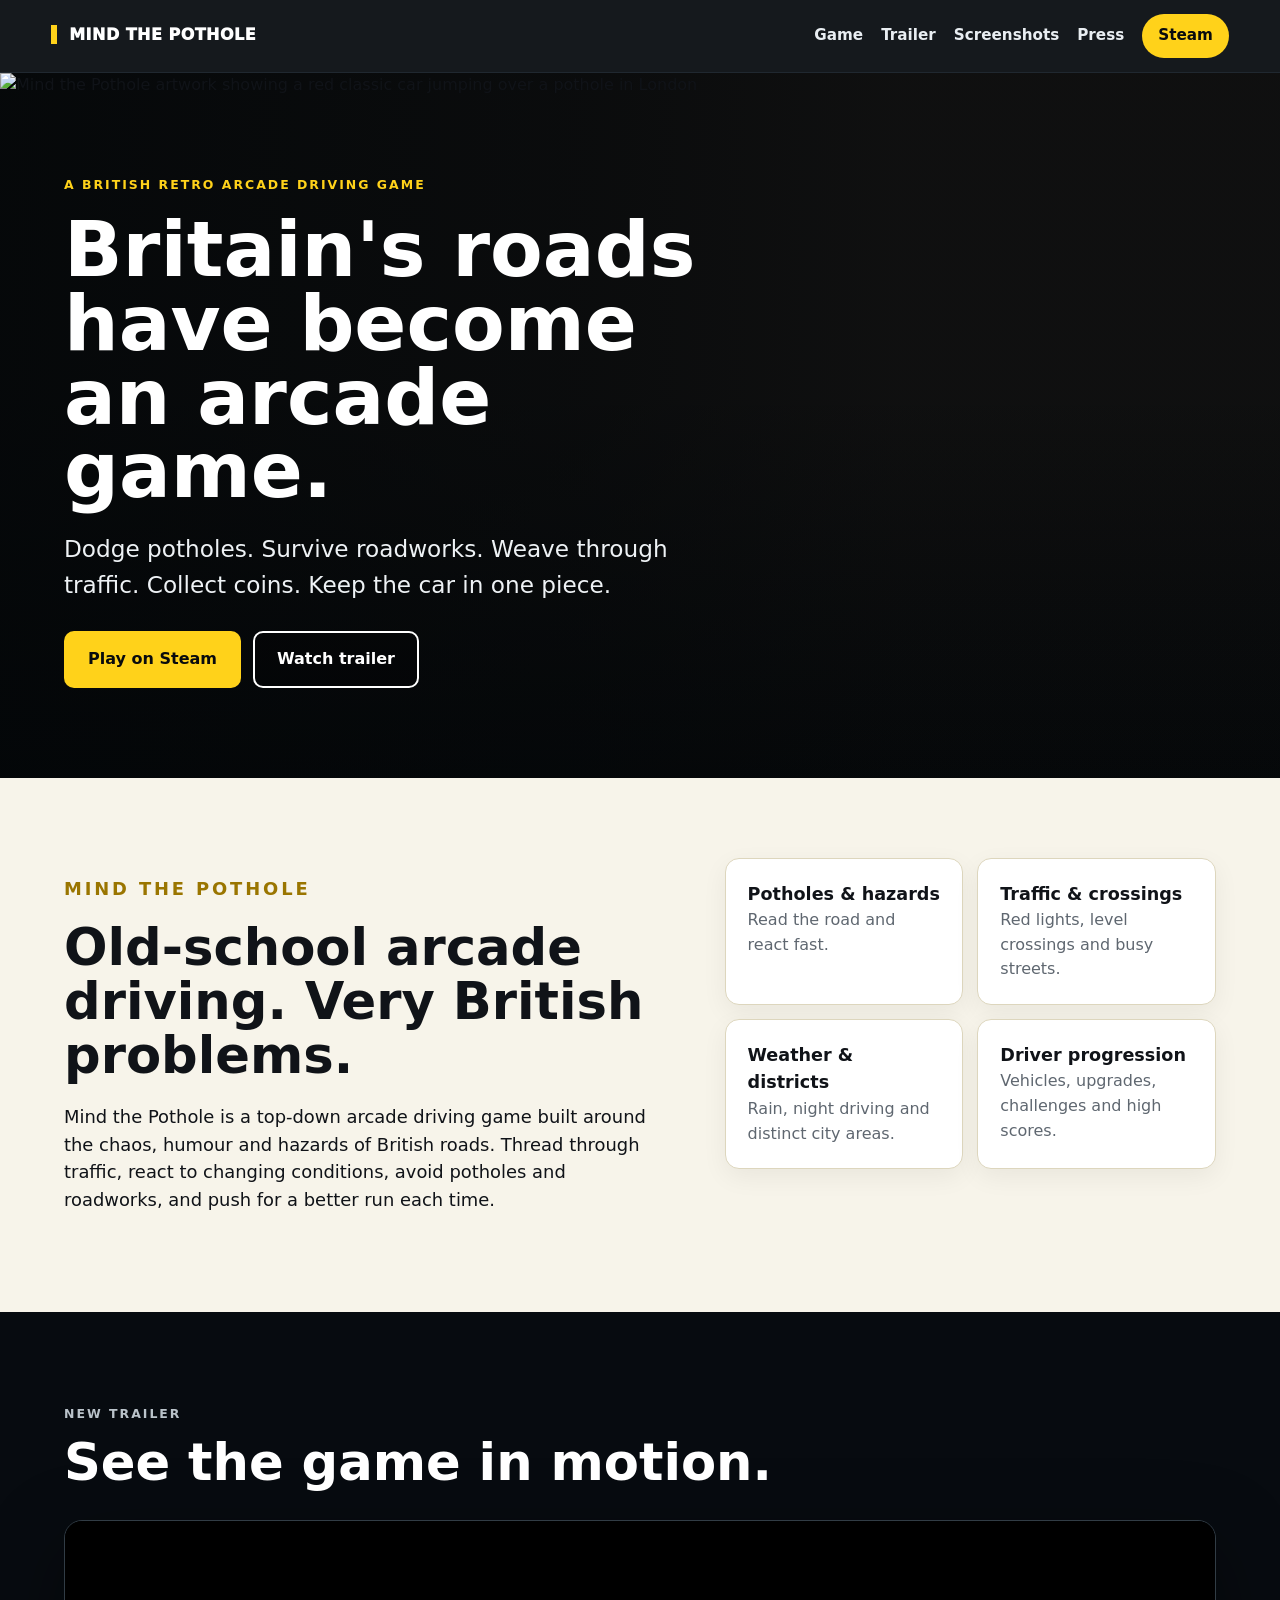
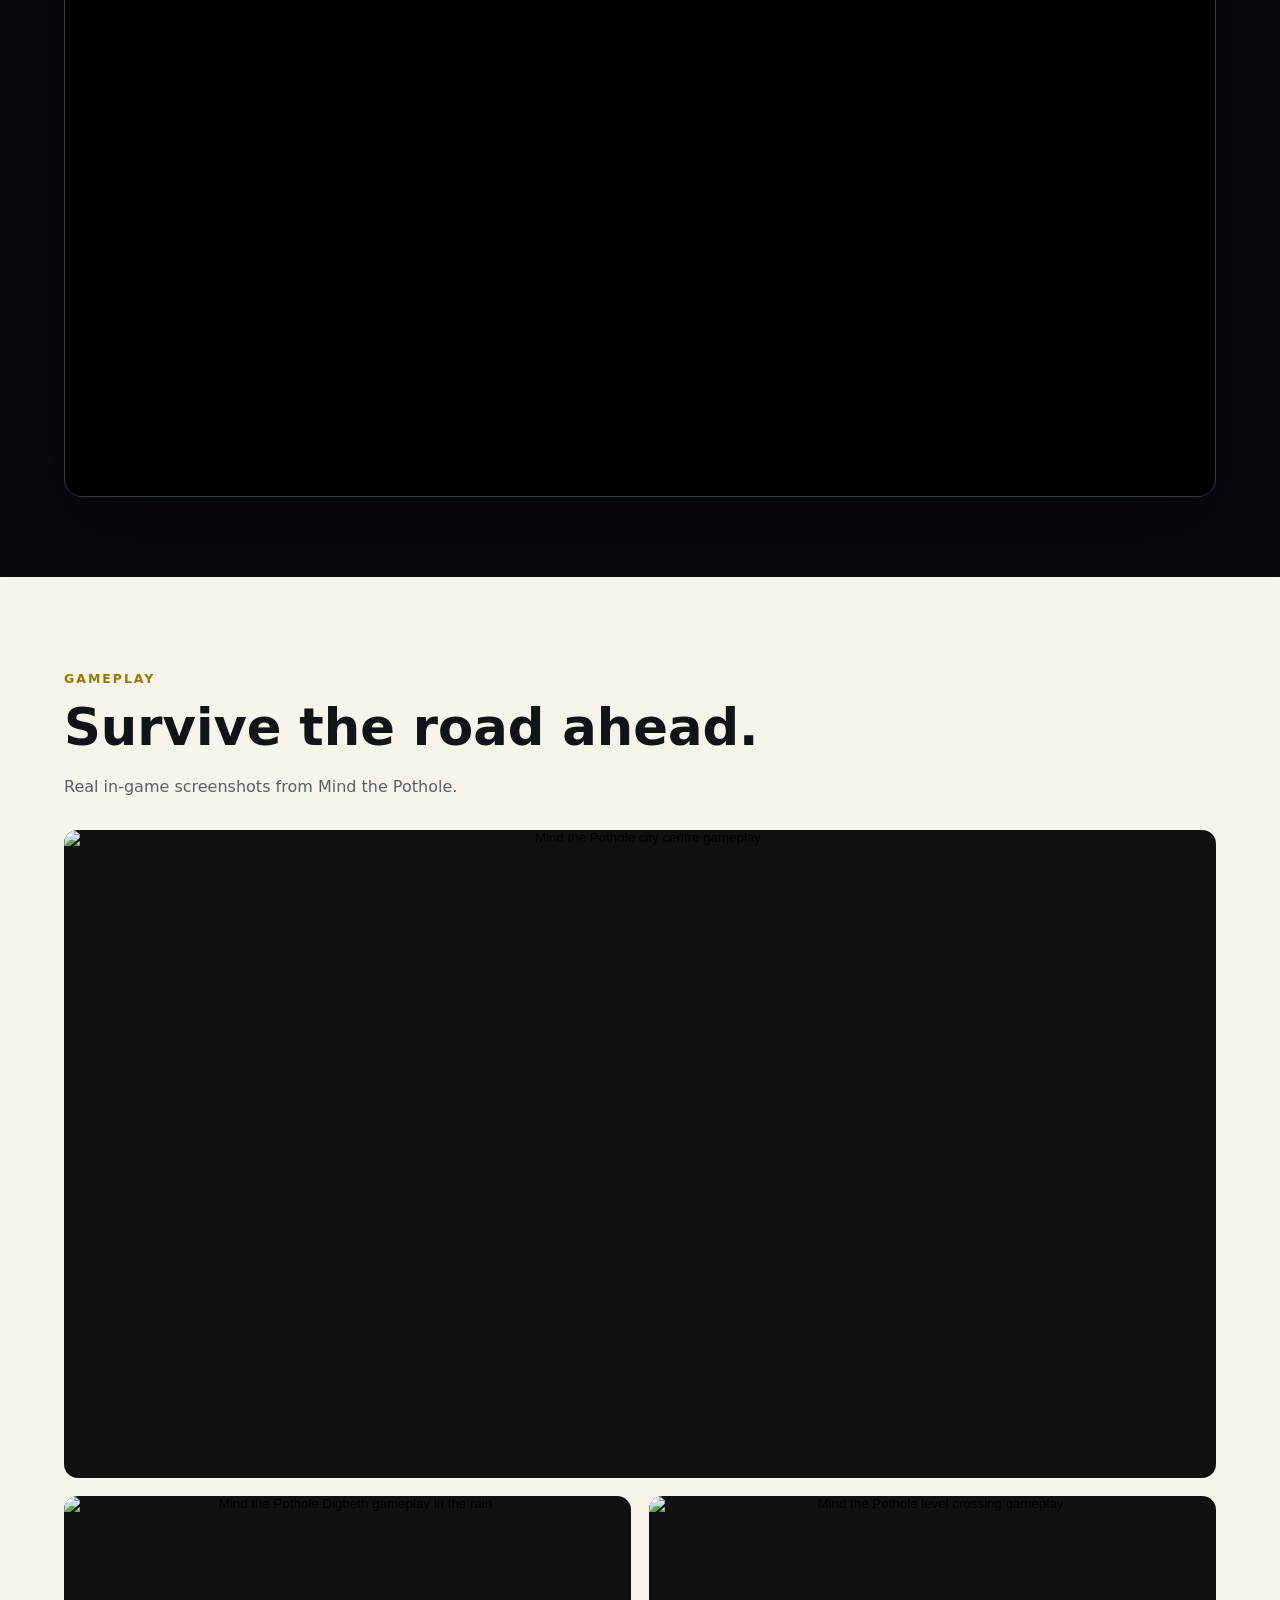
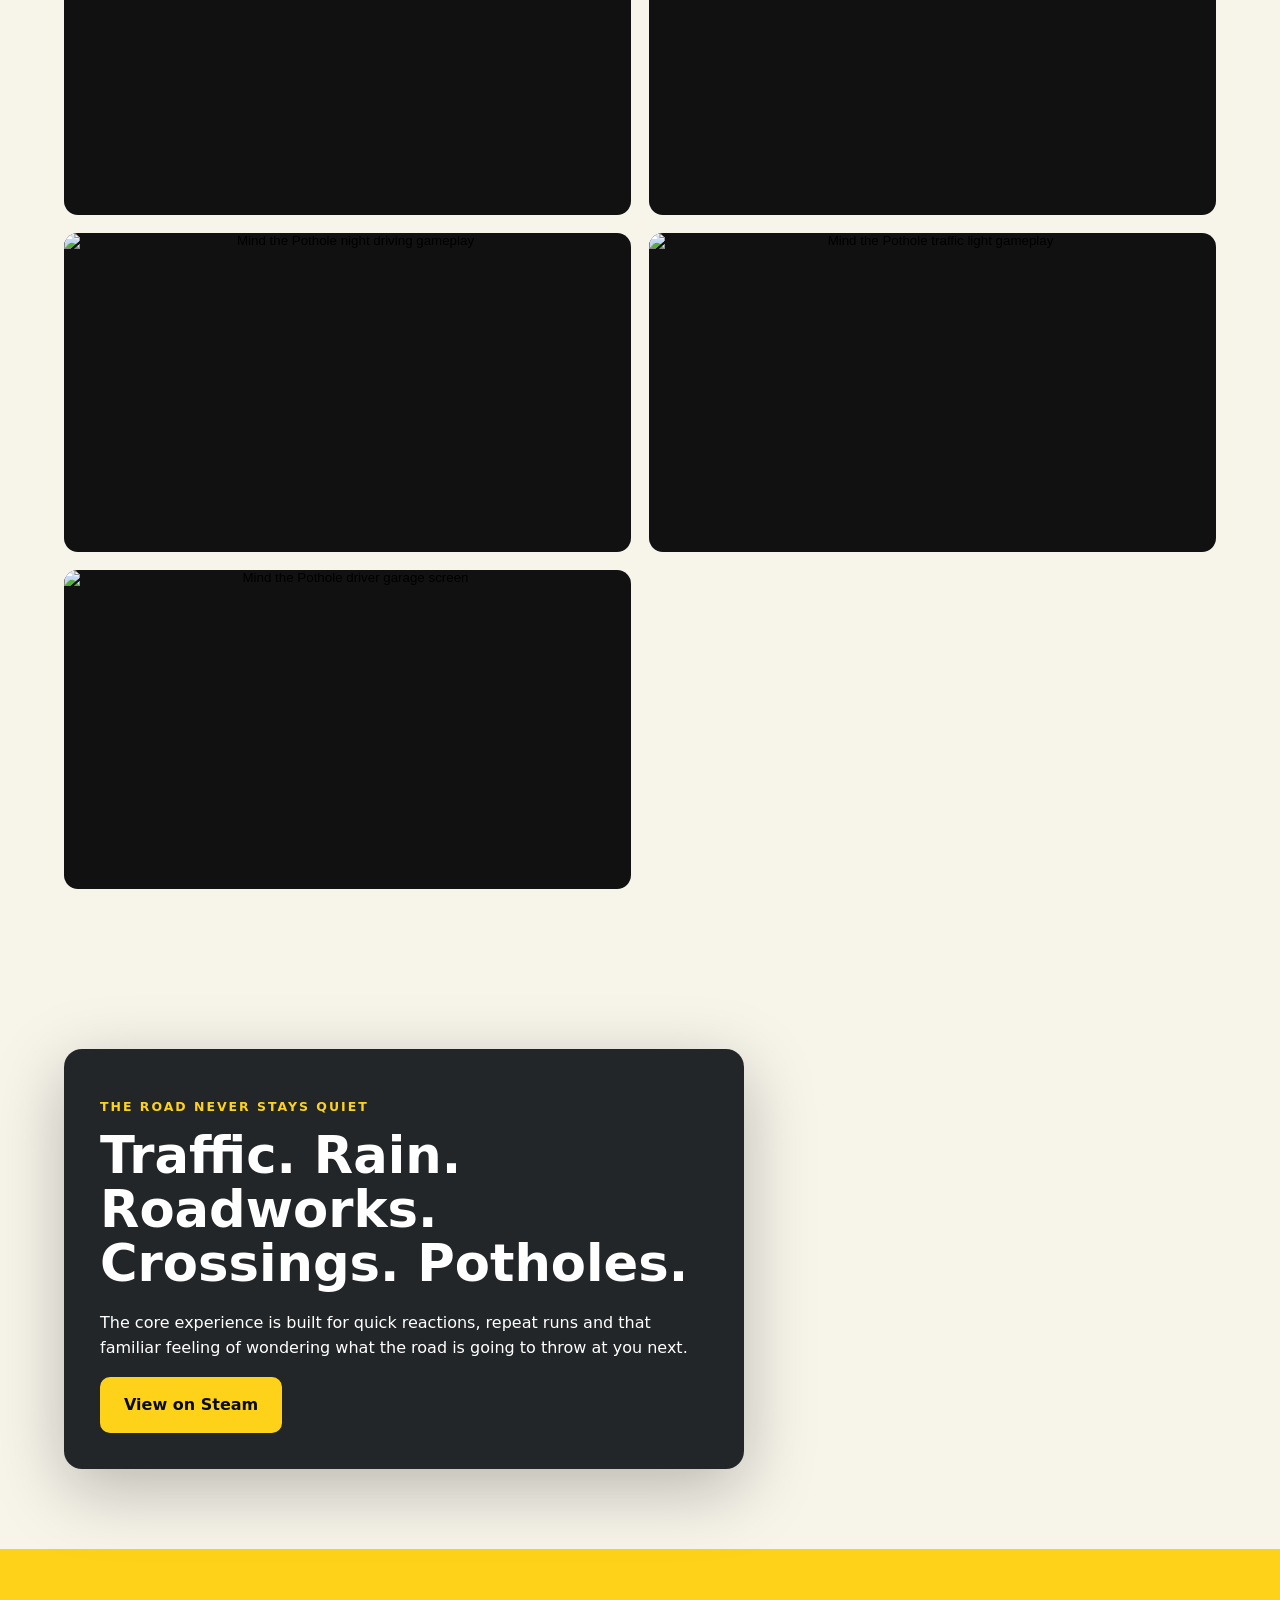
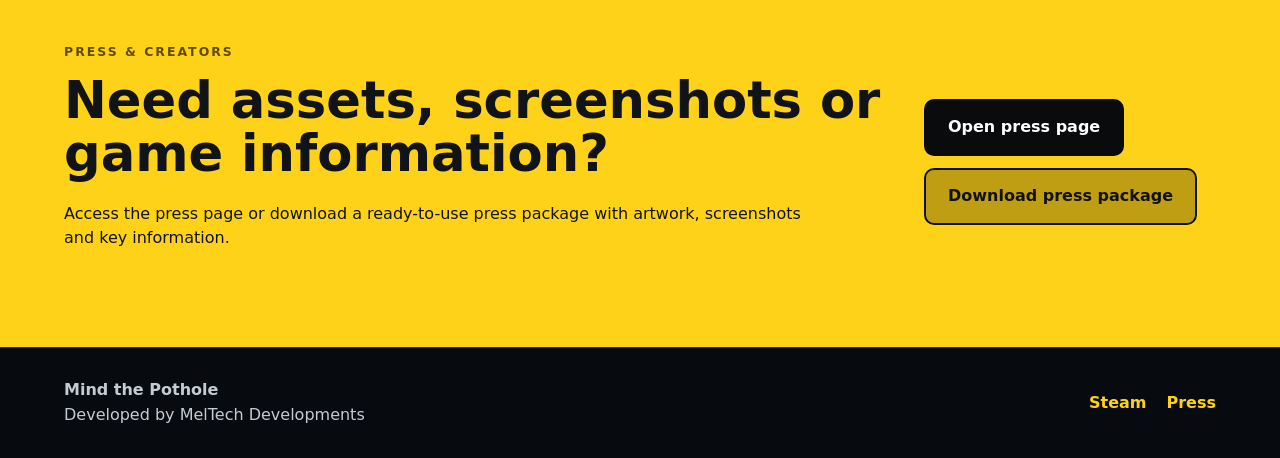
==== index.html @ 00c9ee2d "Add files via upload" ====
<!doctype html>
<html lang="en-GB">
<head>
  <meta charset="utf-8">
  <meta name="viewport" content="width=device-width,initial-scale=1">
  <title>Mind the Pothole | British Retro Arcade Driving Game</title>
  <meta name="description" content="Mind the Pothole is a tongue-in-cheek British retro arcade driving game. Dodge potholes, traffic, roadworks and more. Play now on Steam.">
  <meta name="theme-color" content="#ffd21a">
  <meta property="og:title" content="Mind the Pothole">
  <meta property="og:description" content="Britain's roads have become an arcade game. Dodge potholes, traffic and roadworks in this retro top-down driving game.">
  <meta property="og:type" content="website">
  <meta property="og:image" content="/assets/key-art-wide.png">
  <meta name="twitter:card" content="summary_large_image">
  <link rel="icon" href="data:image/svg+xml,<svg xmlns=%22http://www.w3.org/2000/svg%22 viewBox=%220 0 100 100%22><rect rx=%2218%22 width=%22100%22 height=%22100%22 fill=%22%23ffd21a%22/><text x=%2250%22 y=%2264%22 text-anchor=%22middle%22 font-size=%2256%22>🕳️</text></svg>">
  <link rel="stylesheet" href="/styles.css">
</head>
<body>
  <header class="site-header">
    <a class="brand" href="#top" aria-label="Mind the Pothole home"><span class="brand-mark">MIND THE POTHOLE</span></a>
    <nav aria-label="Primary">
      <a href="#game">Game</a>
      <a href="#trailer">Trailer</a>
      <a href="#screenshots">Screenshots</a>
      <a href="/press.html">Press</a>
      <a class="nav-cta" href="https://store.steampowered.com/app/5031130/Mind_The_Pothole/" target="_blank" rel="noopener">Steam</a>
    </nav>
  </header>

  <main id="top">
    <section class="hero">
      <div class="hero-overlay"></div>
      <img class="hero-art" src="/assets/key-art-wide.png" alt="Mind the Pothole artwork showing a red classic car jumping over a pothole in London">
      <div class="hero-copy">
        <p class="eyebrow">A BRITISH RETRO ARCADE DRIVING GAME</p>
        <h1>Britain's roads have become an arcade game.</h1>
        <p class="lede">Dodge potholes. Survive roadworks. Weave through traffic. Collect coins. Keep the car in one piece.</p>
        <div class="hero-actions">
          <a class="button primary" href="https://store.steampowered.com/app/5031130/Mind_The_Pothole/" target="_blank" rel="noopener">Play on Steam</a>
          <a class="button secondary" href="#trailer">Watch trailer</a>
        </div>
      </div>
    </section>

    <section id="game" class="section intro">
      <div class="section-copy">
        <p class="eyebrow dark">MIND THE POTHOLE</p>
        <h2>Old-school arcade driving. Very British problems.</h2>
        <p>Mind the Pothole is a top-down arcade driving game built around the chaos, humour and hazards of British roads. Thread through traffic, react to changing conditions, avoid potholes and roadworks, and push for a better run each time.</p>
      </div>
      <div class="feature-grid">
        <article><strong>Potholes & hazards</strong><span>Read the road and react fast.</span></article>
        <article><strong>Traffic & crossings</strong><span>Red lights, level crossings and busy streets.</span></article>
        <article><strong>Weather & districts</strong><span>Rain, night driving and distinct city areas.</span></article>
        <article><strong>Driver progression</strong><span>Vehicles, upgrades, challenges and high scores.</span></article>
      </div>
    </section>

    <section id="trailer" class="section dark-section">
      <div class="section-heading">
        <p class="eyebrow">NEW TRAILER</p>
        <h2>See the game in motion.</h2>
      </div>
      <div class="video-wrap">
        <video controls preload="metadata" poster="/assets/gameplay-city-centre.png">
          <source src="/assets/trailer.mp4" type="video/mp4">
          Your browser does not support HTML5 video.
        </video>
      </div>
    </section>

    <section id="screenshots" class="section screenshots-section">
      <div class="section-heading">
        <p class="eyebrow dark">GAMEPLAY</p>
        <h2>Survive the road ahead.</h2>
        <p>Real in-game screenshots from Mind the Pothole.</p>
      </div>
      <div class="gallery">
        <button class="shot wide" data-src="/assets/gameplay-city-centre.png"><img src="/assets/gameplay-city-centre.png" alt="Mind the Pothole city centre gameplay"></button>
        <button class="shot" data-src="/assets/gameplay-digbeth.png"><img src="/assets/gameplay-digbeth.png" alt="Mind the Pothole Digbeth gameplay in the rain"></button>
        <button class="shot" data-src="/assets/gameplay-level-crossing.png"><img src="/assets/gameplay-level-crossing.png" alt="Mind the Pothole level crossing gameplay"></button>
        <button class="shot" data-src="/assets/gameplay-night.png"><img src="/assets/gameplay-night.png" alt="Mind the Pothole night driving gameplay"></button>
        <button class="shot" data-src="/assets/gameplay-traffic-lights.png"><img src="/assets/gameplay-traffic-lights.png" alt="Mind the Pothole traffic light gameplay"></button>
        <button class="shot" data-src="/assets/gameplay-garage.png"><img src="/assets/gameplay-garage.png" alt="Mind the Pothole driver garage screen"></button>
      </div>
    </section>

    <section class="section road-section">
      <div class="road-card">
        <p class="eyebrow">THE ROAD NEVER STAYS QUIET</p>
        <h2>Traffic. Rain. Roadworks. Crossings. Potholes.</h2>
        <p>The core experience is built for quick reactions, repeat runs and that familiar feeling of wondering what the road is going to throw at you next.</p>
        <a class="button primary" href="https://store.steampowered.com/app/5031130/Mind_The_Pothole/" target="_blank" rel="noopener">View on Steam</a>
      </div>
    </section>

    <section class="section press-tease">
      <div>
        <p class="eyebrow dark">PRESS & CREATORS</p>
        <h2>Need assets, screenshots or game information?</h2>
        <p>Access the press page or download a ready-to-use press package with artwork, screenshots and key information.</p>
      </div>
      <div class="press-actions">
        <a class="button primary" href="/press.html">Open press page</a>
        <a class="button secondary dark" href="/mind-the-pothole-press-kit.zip">Download press package</a>
      </div>
    </section>
  </main>

  <footer>
    <div><strong>Mind the Pothole</strong><br><span>Developed by MelTech Developments</span></div>
    <div class="footer-links"><a href="https://store.steampowered.com/app/5031130/Mind_The_Pothole/" target="_blank" rel="noopener">Steam</a><a href="/press.html">Press</a></div>
  </footer>

  <dialog id="lightbox"><button id="closeLightbox" aria-label="Close">×</button><img id="lightboxImage" alt="Expanded screenshot"></dialog>
  <script src="/script.js"></script>
</body>
</html>
---- styles.css ----
:root{--yellow:#ffd21a;--ink:#070b10;--panel:#10171d;--muted:#aeb8c2;--red:#cf2f35;--cream:#fff7db;--line:#26323b}*{box-sizing:border-box}html{scroll-behavior:smooth}body{margin:0;font-family:Inter,ui-sans-serif,system-ui,-apple-system,BlinkMacSystemFont,"Segoe UI",sans-serif;background:#f7f4ea;color:#101318;line-height:1.55}.site-header{position:sticky;top:0;z-index:20;display:flex;justify-content:space-between;align-items:center;padding:14px 4vw;background:rgba(7,11,16,.94);backdrop-filter:blur(8px);border-bottom:1px solid #202830}.brand{text-decoration:none}.brand-mark{font-weight:950;letter-spacing:.03em;color:#fff;border-left:6px solid var(--yellow);padding-left:12px}.site-header nav{display:flex;gap:18px;align-items:center}.site-header nav a{color:#e9eef2;text-decoration:none;font-weight:700;font-size:.95rem}.site-header nav a:hover{color:var(--yellow)}.nav-cta{background:var(--yellow);color:#080b0e!important;padding:10px 16px;border-radius:999px}.hero{position:relative;min-height:78vh;background:#111;overflow:hidden;display:grid;align-items:end}.hero-art{position:absolute;inset:0;width:100%;height:100%;object-fit:cover}.hero-overlay{position:absolute;inset:0;background:linear-gradient(90deg,rgba(3,6,8,.82) 0%,rgba(3,6,8,.48) 45%,rgba(3,6,8,.12) 70%),linear-gradient(0deg,rgba(3,6,8,.78),transparent 55%)}.hero-copy{position:relative;z-index:2;max-width:760px;padding:7vw 5vw}.eyebrow{font-size:.78rem;font-weight:900;letter-spacing:.16em;color:var(--yellow);text-transform:uppercase}.eyebrow.dark{color:#9a7500}.hero h1,.press-hero h1{font-size:clamp(2.7rem,6vw,6rem);line-height:.96;margin:.25em 0;color:#fff;max-width:900px}.lede{font-size:clamp(1.1rem,2vw,1.45rem);color:#eef2f5;max-width:700px}.hero-actions,.press-actions{display:flex;gap:12px;flex-wrap:wrap;margin-top:28px}.button{display:inline-block;text-decoration:none;font-weight:900;padding:14px 22px;border-radius:10px;border:2px solid transparent;transition:.2s transform,.2s background}.button:hover{transform:translateY(-2px)}.button.primary{background:var(--yellow);color:#090b0d}.button.secondary{border-color:#fff;color:#fff;background:rgba(0,0,0,.25)}.button.secondary.dark{border-color:#111;color:#111}.section{padding:80px 5vw}.intro{display:grid;grid-template-columns:1.1fr .9fr;gap:60px;align-items:start}.section h2{font-size:clamp(2rem,4vw,4rem);line-height:1.05;margin:.2em 0 .4em}.section-copy p{font-size:1.12rem;max-width:760px}.feature-grid{display:grid;grid-template-columns:1fr 1fr;gap:14px}.feature-grid article{background:#fff;border:1px solid #ddd6bd;border-radius:14px;padding:22px;box-shadow:0 8px 26px rgba(0,0,0,.06)}.feature-grid strong{display:block;font-size:1.1rem}.feature-grid span{color:#5f6770}.dark-section{background:var(--ink);color:#fff}.section-heading{max-width:900px;margin-bottom:30px}.section-heading p{color:#56616a}.dark-section .section-heading p{color:#bac3ca}.video-wrap{max-width:1200px;margin:auto;border:1px solid #313c45;border-radius:18px;overflow:hidden;box-shadow:0 26px 80px rgba(0,0,0,.4)}video{display:block;width:100%;background:#000}.screenshots-section{background:#f7f4ea}.gallery{display:grid;grid-template-columns:repeat(2,minmax(0,1fr));gap:18px}.shot{border:0;padding:0;background:#111;border-radius:14px;overflow:hidden;cursor:pointer;display:block}.shot img{width:100%;height:100%;aspect-ratio:16/9;object-fit:cover;display:block;transition:transform .25s}.shot:hover img{transform:scale(1.02)}.shot.wide{grid-column:span 2}.road-section{background:url('/assets/background.png') center/cover no-repeat;min-height:520px;display:flex;align-items:center}.road-card{max-width:680px;background:rgba(6,10,15,.88);padding:36px;border-radius:18px;color:#fff;box-shadow:0 20px 70px rgba(0,0,0,.25)}.press-tease{display:flex;justify-content:space-between;gap:30px;align-items:center;background:var(--yellow)}.press-tease .eyebrow{color:#5f4b00}.press-tease p{max-width:750px}.press-tease .button.primary{background:#090b0d;color:#fff}.press-page{background:#0d1217;color:#eef1f3}.press-hero{padding:90px 5vw 60px;display:grid;grid-template-columns:minmax(280px,600px) 1fr;gap:45px;align-items:center;background:linear-gradient(135deg,#0a0f14,#171f26)}.press-hero img{width:100%;border-radius:18px}.press-hero p{font-size:1.1rem;color:#c8d0d6}.press-grid{display:grid;grid-template-columns:repeat(2,minmax(0,1fr));gap:20px}.press-grid article{background:#151d24;border:1px solid #26313a;padding:28px;border-radius:16px}.press-grid h2{font-size:1.7rem}.press-grid dl{display:grid;grid-template-columns:120px 1fr;gap:8px 12px}.press-grid dt{color:#8f9aa3}.press-grid dd{margin:0}.press-grid li{margin:.35em 0}.press-page .section-heading .eyebrow.dark{color:var(--yellow)}.press-page .section-heading p{color:#bcc5cc}footer{display:flex;justify-content:space-between;align-items:center;gap:20px;padding:30px 5vw;background:#070b10;color:#c5cbd0;border-top:1px solid #202830}.footer-links{display:flex;gap:20px}.footer-links a{color:var(--yellow);text-decoration:none;font-weight:800}dialog{border:0;padding:0;background:transparent;max-width:min(94vw,1500px)}dialog::backdrop{background:rgba(0,0,0,.9)}#lightboxImage{max-width:94vw;max-height:88vh;display:block;border-radius:12px}#closeLightbox{position:fixed;top:20px;right:26px;background:#fff;color:#000;border:0;width:42px;height:42px;border-radius:50%;font-size:28px;cursor:pointer}@media(max-width:850px){.site-header nav a:not(.nav-cta){display:none}.hero{min-height:70vh}.hero-copy{padding:70px 6vw 50px}.intro,.press-hero,.press-grid{grid-template-columns:1fr}.feature-grid{grid-template-columns:1fr}.gallery{grid-template-columns:1fr}.shot.wide{grid-column:span 1}.press-tease{display:block}.press-actions{margin-top:20px}footer{align-items:flex-start;flex-direction:column}.road-section{min-height:430px}.section{padding:60px 6vw}}
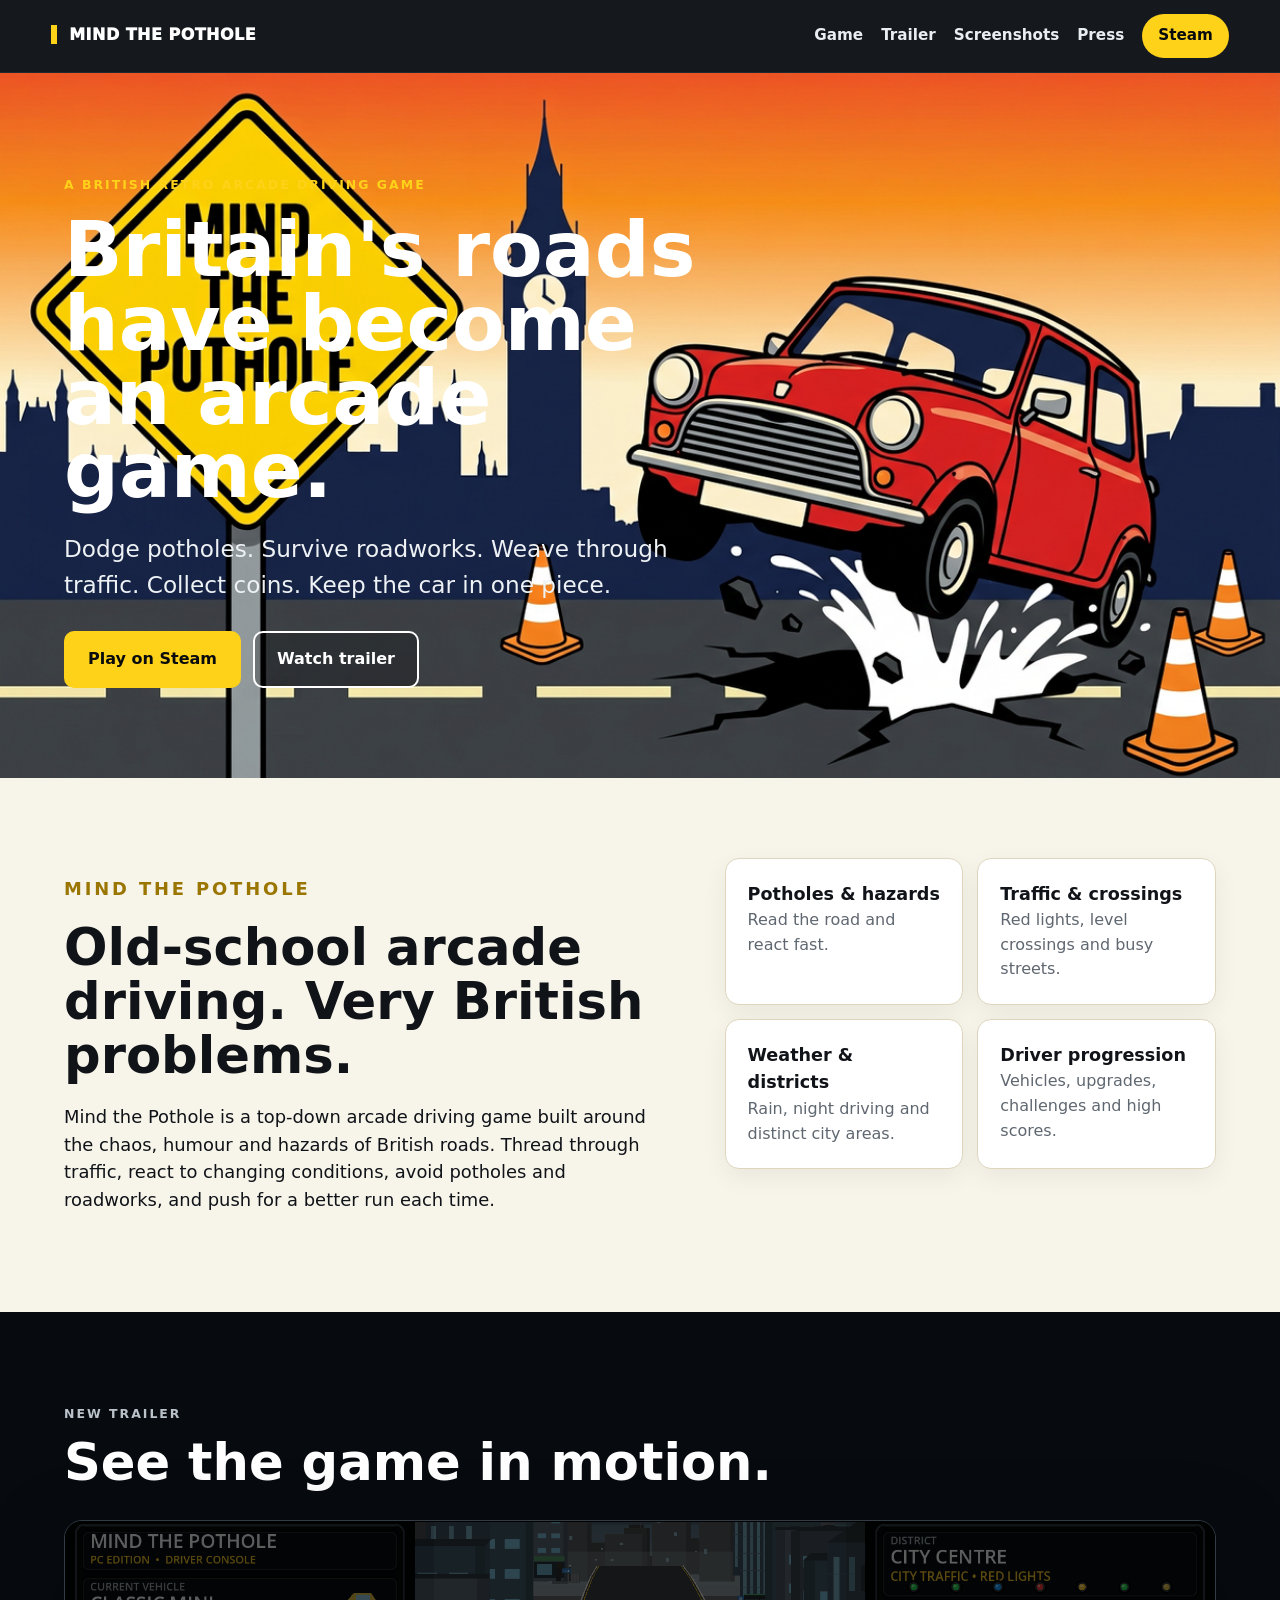
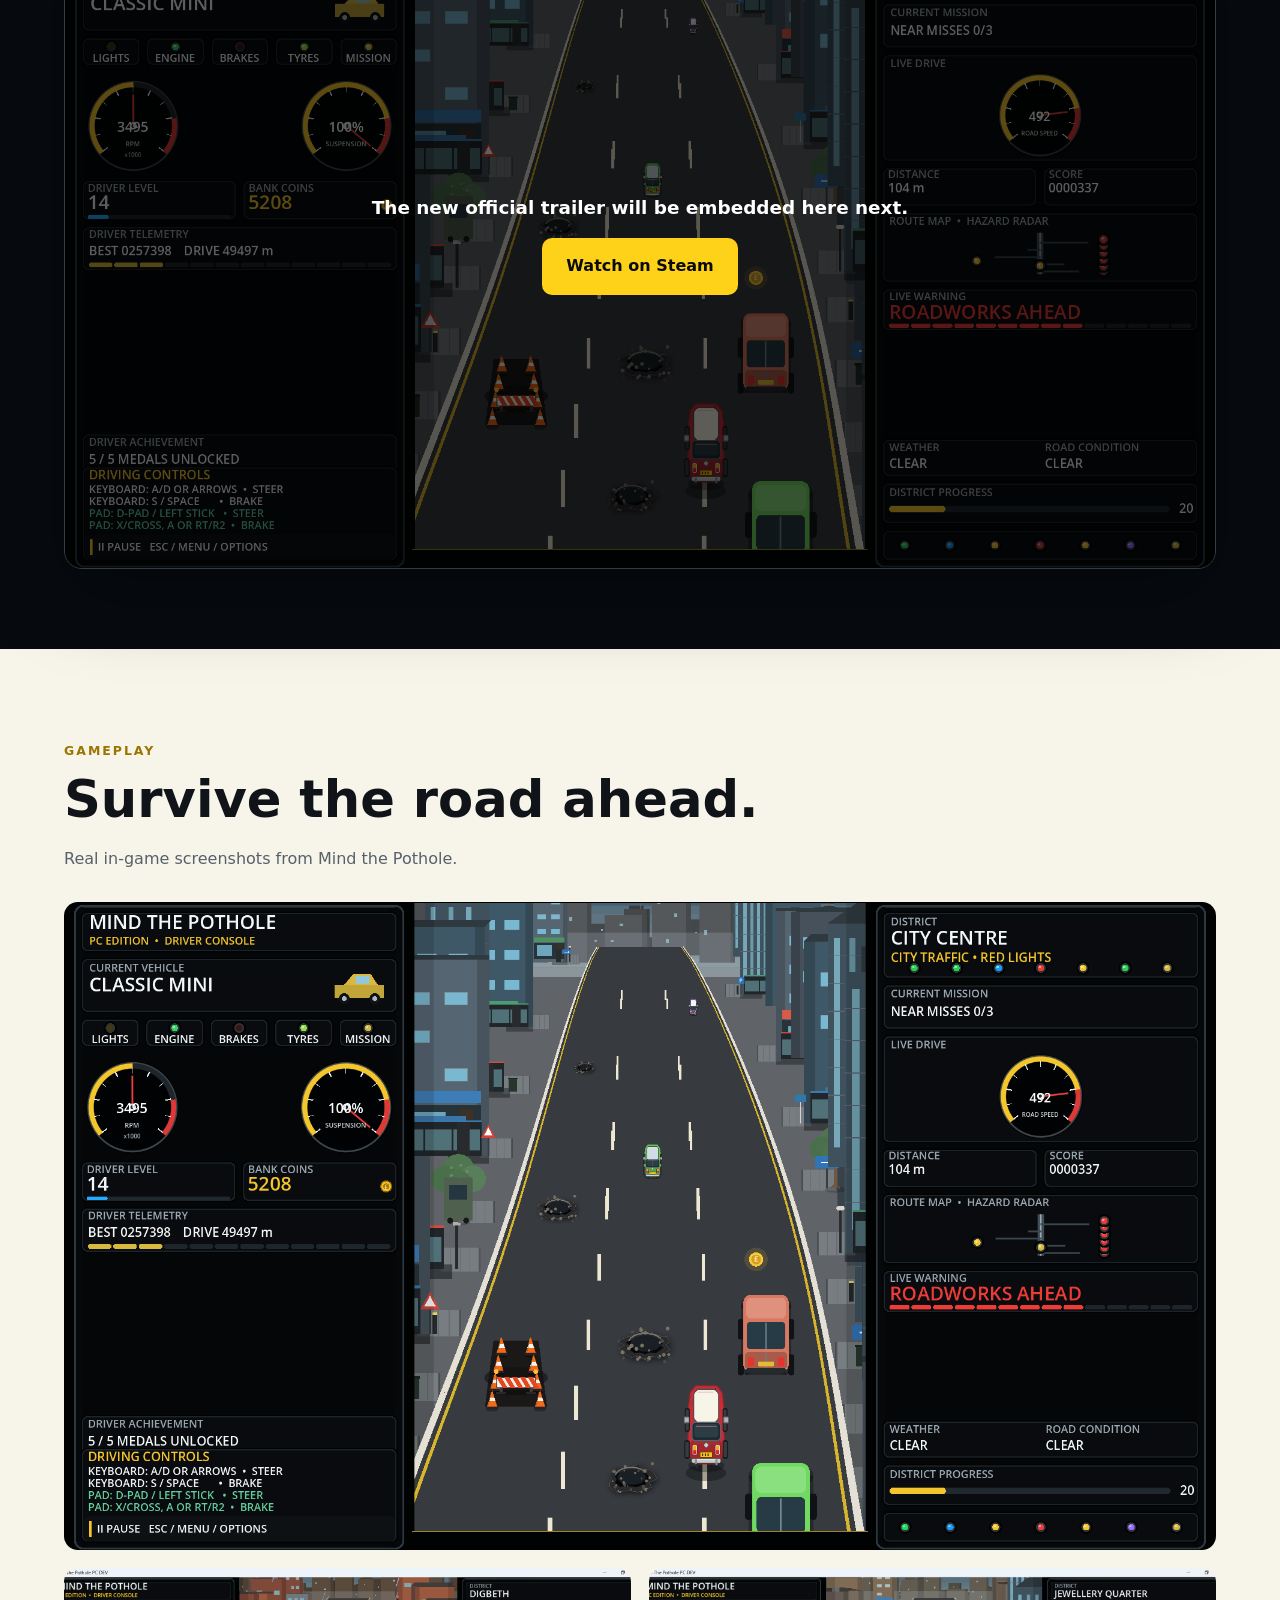
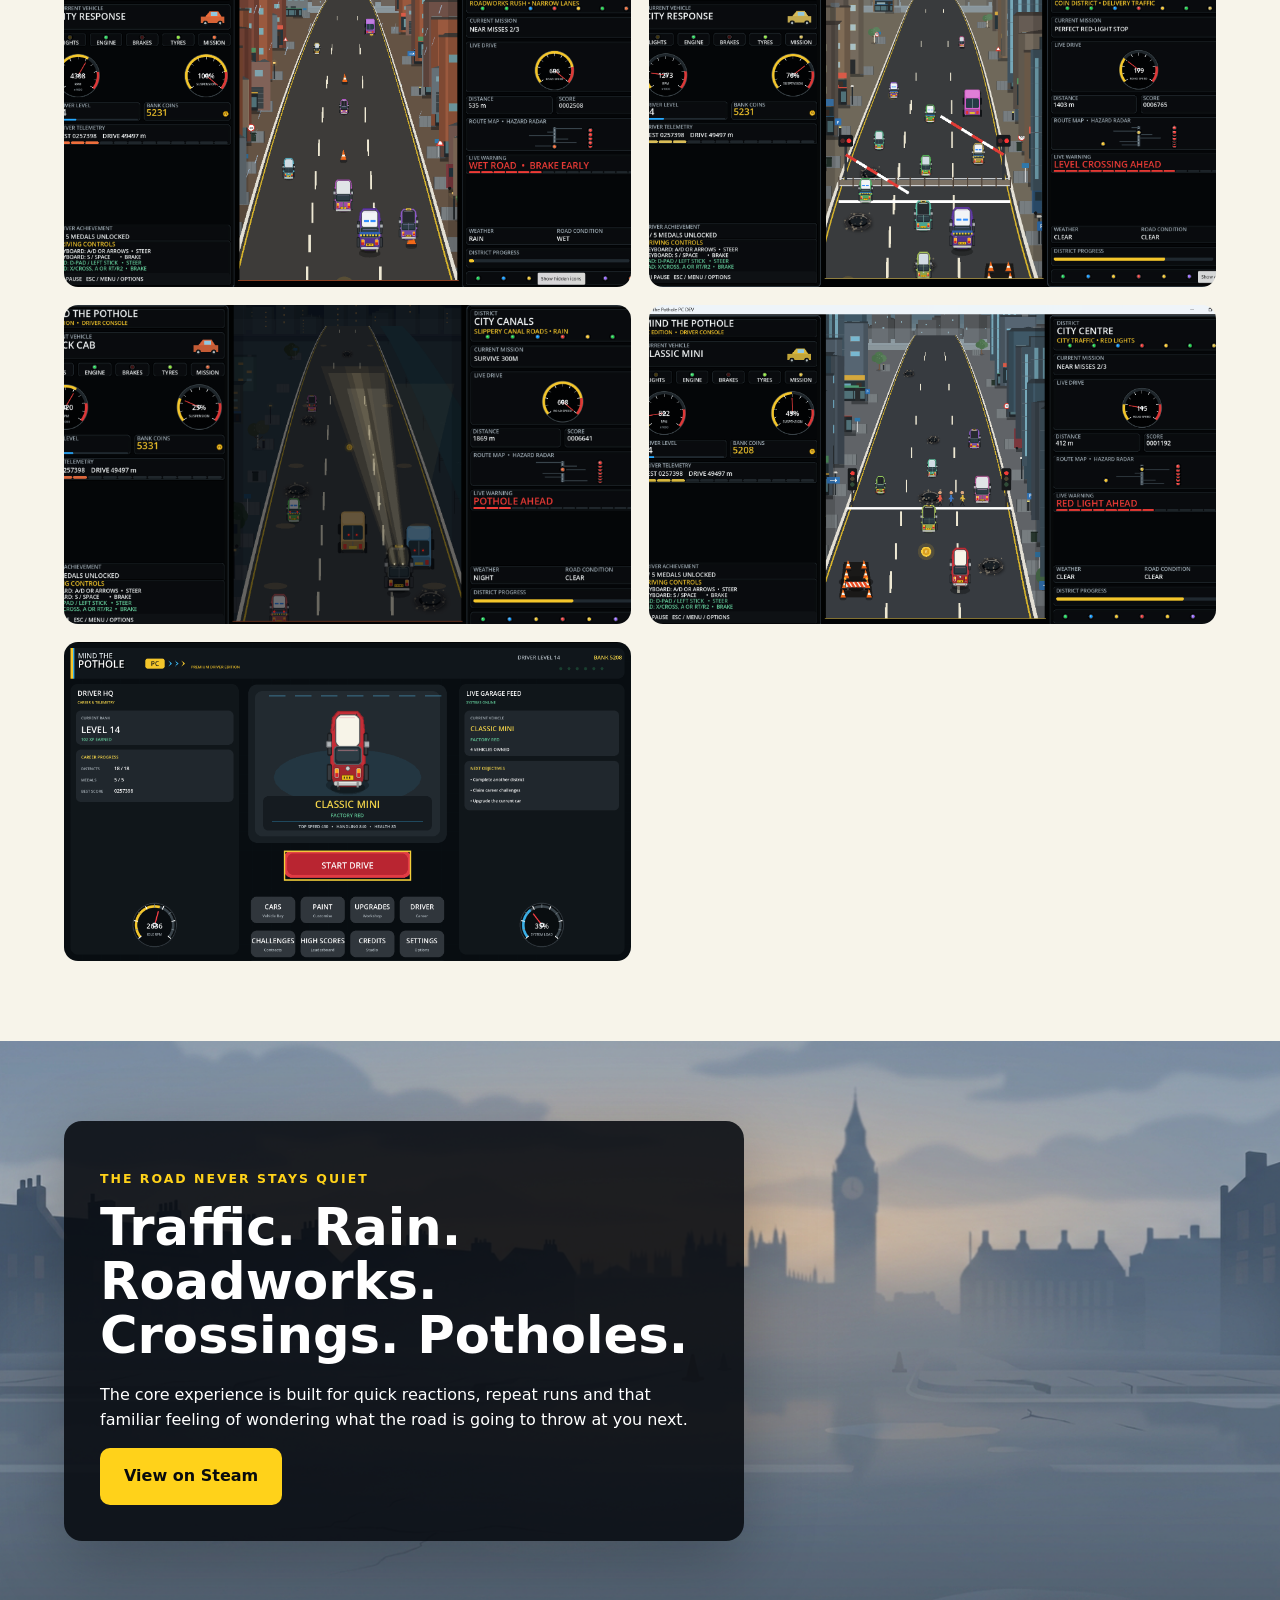
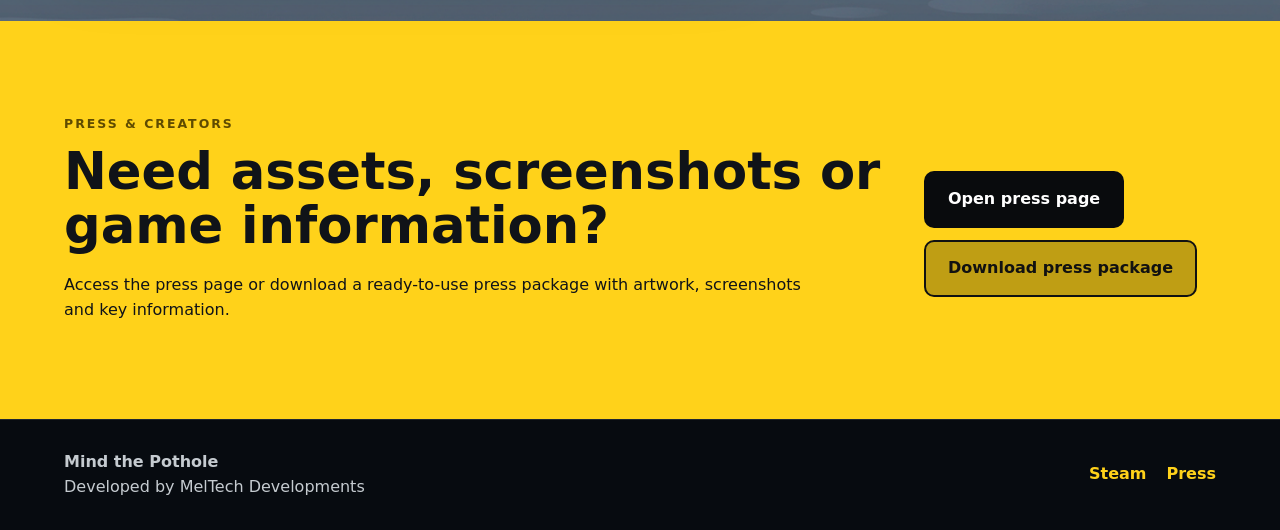
==== commit 0862882d: "Add files via upload" ====
--- a/index.html
+++ b/index.html
@@ -9,7 +9,7 @@
   <meta property="og:title" content="Mind the Pothole">
   <meta property="og:description" content="Britain's roads have become an arcade game. Dodge potholes, traffic and roadworks in this retro top-down driving game.">
   <meta property="og:type" content="website">
-  <meta property="og:image" content="/assets/key-art-wide.png">
+  <meta property="og:image" content="/key-art-wide.png">
   <meta name="twitter:card" content="summary_large_image">
   <link rel="icon" href="data:image/svg+xml,<svg xmlns=%22http://www.w3.org/2000/svg%22 viewBox=%220 0 100 100%22><rect rx=%2218%22 width=%22100%22 height=%22100%22 fill=%22%23ffd21a%22/><text x=%2250%22 y=%2264%22 text-anchor=%22middle%22 font-size=%2256%22>🕳️</text></svg>">
   <link rel="stylesheet" href="/styles.css">
@@ -29,7 +29,7 @@
   <main id="top">
     <section class="hero">
       <div class="hero-overlay"></div>
-      <img class="hero-art" src="/assets/key-art-wide.png" alt="Mind the Pothole artwork showing a red classic car jumping over a pothole in London">
+      <img class="hero-art" src="/key-art-wide.png" alt="Mind the Pothole artwork showing a red classic car jumping over a pothole in London">
       <div class="hero-copy">
         <p class="eyebrow">A BRITISH RETRO ARCADE DRIVING GAME</p>
         <h1>Britain's roads have become an arcade game.</h1>
@@ -60,11 +60,12 @@
         <p class="eyebrow">NEW TRAILER</p>
         <h2>See the game in motion.</h2>
       </div>
-      <div class="video-wrap">
-        <video controls preload="metadata" poster="/assets/gameplay-city-centre.png">
-          <source src="/assets/trailer.mp4" type="video/mp4">
-          Your browser does not support HTML5 video.
-        </video>
+      <div class="video-wrap trailer-placeholder">
+        <img src="/gameplay-city-centre.png" alt="Mind the Pothole gameplay">
+        <div class="trailer-overlay">
+          <p>The new official trailer will be embedded here next.</p>
+          <a class="button primary" href="https://store.steampowered.com/app/5031130/Mind_The_Pothole/" target="_blank" rel="noopener">Watch on Steam</a>
+        </div>
       </div>
     </section>
 
@@ -75,12 +76,12 @@
         <p>Real in-game screenshots from Mind the Pothole.</p>
       </div>
       <div class="gallery">
-        <button class="shot wide" data-src="/assets/gameplay-city-centre.png"><img src="/assets/gameplay-city-centre.png" alt="Mind the Pothole city centre gameplay"></button>
-        <button class="shot" data-src="/assets/gameplay-digbeth.png"><img src="/assets/gameplay-digbeth.png" alt="Mind the Pothole Digbeth gameplay in the rain"></button>
-        <button class="shot" data-src="/assets/gameplay-level-crossing.png"><img src="/assets/gameplay-level-crossing.png" alt="Mind the Pothole level crossing gameplay"></button>
-        <button class="shot" data-src="/assets/gameplay-night.png"><img src="/assets/gameplay-night.png" alt="Mind the Pothole night driving gameplay"></button>
-        <button class="shot" data-src="/assets/gameplay-traffic-lights.png"><img src="/assets/gameplay-traffic-lights.png" alt="Mind the Pothole traffic light gameplay"></button>
-        <button class="shot" data-src="/assets/gameplay-garage.png"><img src="/assets/gameplay-garage.png" alt="Mind the Pothole driver garage screen"></button>
+        <button class="shot wide" data-src="/gameplay-city-centre.png"><img src="/gameplay-city-centre.png" alt="Mind the Pothole city centre gameplay"></button>
+        <button class="shot" data-src="/gameplay-digbeth.png"><img src="/gameplay-digbeth.png" alt="Mind the Pothole Digbeth gameplay in the rain"></button>
+        <button class="shot" data-src="/gameplay-level-crossing.png"><img src="/gameplay-level-crossing.png" alt="Mind the Pothole level crossing gameplay"></button>
+        <button class="shot" data-src="/gameplay-night.png"><img src="/gameplay-night.png" alt="Mind the Pothole night driving gameplay"></button>
+        <button class="shot" data-src="/gameplay-traffic-lights.png"><img src="/gameplay-traffic-lights.png" alt="Mind the Pothole traffic light gameplay"></button>
+        <button class="shot" data-src="/gameplay-garage.png"><img src="/gameplay-garage.png" alt="Mind the Pothole driver garage screen"></button>
       </div>
     </section>
 
--- a/styles.css
+++ b/styles.css
@@ -1 +1,6 @@
-:root{--yellow:#ffd21a;--ink:#070b10;--panel:#10171d;--muted:#aeb8c2;--red:#cf2f35;--cream:#fff7db;--line:#26323b}*{box-sizing:border-box}html{scroll-behavior:smooth}body{margin:0;font-family:Inter,ui-sans-serif,system-ui,-apple-system,BlinkMacSystemFont,"Segoe UI",sans-serif;background:#f7f4ea;color:#101318;line-height:1.55}.site-header{position:sticky;top:0;z-index:20;display:flex;justify-content:space-between;align-items:center;padding:14px 4vw;background:rgba(7,11,16,.94);backdrop-filter:blur(8px);border-bottom:1px solid #202830}.brand{text-decoration:none}.brand-mark{font-weight:950;letter-spacing:.03em;color:#fff;border-left:6px solid var(--yellow);padding-left:12px}.site-header nav{display:flex;gap:18px;align-items:center}.site-header nav a{color:#e9eef2;text-decoration:none;font-weight:700;font-size:.95rem}.site-header nav a:hover{color:var(--yellow)}.nav-cta{background:var(--yellow);color:#080b0e!important;padding:10px 16px;border-radius:999px}.hero{position:relative;min-height:78vh;background:#111;overflow:hidden;display:grid;align-items:end}.hero-art{position:absolute;inset:0;width:100%;height:100%;object-fit:cover}.hero-overlay{position:absolute;inset:0;background:linear-gradient(90deg,rgba(3,6,8,.82) 0%,rgba(3,6,8,.48) 45%,rgba(3,6,8,.12) 70%),linear-gradient(0deg,rgba(3,6,8,.78),transparent 55%)}.hero-copy{position:relative;z-index:2;max-width:760px;padding:7vw 5vw}.eyebrow{font-size:.78rem;font-weight:900;letter-spacing:.16em;color:var(--yellow);text-transform:uppercase}.eyebrow.dark{color:#9a7500}.hero h1,.press-hero h1{font-size:clamp(2.7rem,6vw,6rem);line-height:.96;margin:.25em 0;color:#fff;max-width:900px}.lede{font-size:clamp(1.1rem,2vw,1.45rem);color:#eef2f5;max-width:700px}.hero-actions,.press-actions{display:flex;gap:12px;flex-wrap:wrap;margin-top:28px}.button{display:inline-block;text-decoration:none;font-weight:900;padding:14px 22px;border-radius:10px;border:2px solid transparent;transition:.2s transform,.2s background}.button:hover{transform:translateY(-2px)}.button.primary{background:var(--yellow);color:#090b0d}.button.secondary{border-color:#fff;color:#fff;background:rgba(0,0,0,.25)}.button.secondary.dark{border-color:#111;color:#111}.section{padding:80px 5vw}.intro{display:grid;grid-template-columns:1.1fr .9fr;gap:60px;align-items:start}.section h2{font-size:clamp(2rem,4vw,4rem);line-height:1.05;margin:.2em 0 .4em}.section-copy p{font-size:1.12rem;max-width:760px}.feature-grid{display:grid;grid-template-columns:1fr 1fr;gap:14px}.feature-grid article{background:#fff;border:1px solid #ddd6bd;border-radius:14px;padding:22px;box-shadow:0 8px 26px rgba(0,0,0,.06)}.feature-grid strong{display:block;font-size:1.1rem}.feature-grid span{color:#5f6770}.dark-section{background:var(--ink);color:#fff}.section-heading{max-width:900px;margin-bottom:30px}.section-heading p{color:#56616a}.dark-section .section-heading p{color:#bac3ca}.video-wrap{max-width:1200px;margin:auto;border:1px solid #313c45;border-radius:18px;overflow:hidden;box-shadow:0 26px 80px rgba(0,0,0,.4)}video{display:block;width:100%;background:#000}.screenshots-section{background:#f7f4ea}.gallery{display:grid;grid-template-columns:repeat(2,minmax(0,1fr));gap:18px}.shot{border:0;padding:0;background:#111;border-radius:14px;overflow:hidden;cursor:pointer;display:block}.shot img{width:100%;height:100%;aspect-ratio:16/9;object-fit:cover;display:block;transition:transform .25s}.shot:hover img{transform:scale(1.02)}.shot.wide{grid-column:span 2}.road-section{background:url('/assets/background.png') center/cover no-repeat;min-height:520px;display:flex;align-items:center}.road-card{max-width:680px;background:rgba(6,10,15,.88);padding:36px;border-radius:18px;color:#fff;box-shadow:0 20px 70px rgba(0,0,0,.25)}.press-tease{display:flex;justify-content:space-between;gap:30px;align-items:center;background:var(--yellow)}.press-tease .eyebrow{color:#5f4b00}.press-tease p{max-width:750px}.press-tease .button.primary{background:#090b0d;color:#fff}.press-page{background:#0d1217;color:#eef1f3}.press-hero{padding:90px 5vw 60px;display:grid;grid-template-columns:minmax(280px,600px) 1fr;gap:45px;align-items:center;background:linear-gradient(135deg,#0a0f14,#171f26)}.press-hero img{width:100%;border-radius:18px}.press-hero p{font-size:1.1rem;color:#c8d0d6}.press-grid{display:grid;grid-template-columns:repeat(2,minmax(0,1fr));gap:20px}.press-grid article{background:#151d24;border:1px solid #26313a;padding:28px;border-radius:16px}.press-grid h2{font-size:1.7rem}.press-grid dl{display:grid;grid-template-columns:120px 1fr;gap:8px 12px}.press-grid dt{color:#8f9aa3}.press-grid dd{margin:0}.press-grid li{margin:.35em 0}.press-page .section-heading .eyebrow.dark{color:var(--yellow)}.press-page .section-heading p{color:#bcc5cc}footer{display:flex;justify-content:space-between;align-items:center;gap:20px;padding:30px 5vw;background:#070b10;color:#c5cbd0;border-top:1px solid #202830}.footer-links{display:flex;gap:20px}.footer-links a{color:var(--yellow);text-decoration:none;font-weight:800}dialog{border:0;padding:0;background:transparent;max-width:min(94vw,1500px)}dialog::backdrop{background:rgba(0,0,0,.9)}#lightboxImage{max-width:94vw;max-height:88vh;display:block;border-radius:12px}#closeLightbox{position:fixed;top:20px;right:26px;background:#fff;color:#000;border:0;width:42px;height:42px;border-radius:50%;font-size:28px;cursor:pointer}@media(max-width:850px){.site-header nav a:not(.nav-cta){display:none}.hero{min-height:70vh}.hero-copy{padding:70px 6vw 50px}.intro,.press-hero,.press-grid{grid-template-columns:1fr}.feature-grid{grid-template-columns:1fr}.gallery{grid-template-columns:1fr}.shot.wide{grid-column:span 1}.press-tease{display:block}.press-actions{margin-top:20px}footer{align-items:flex-start;flex-direction:column}.road-section{min-height:430px}.section{padding:60px 6vw}}
+:root{--yellow:#ffd21a;--ink:#070b10;--panel:#10171d;--muted:#aeb8c2;--red:#cf2f35;--cream:#fff7db;--line:#26323b}*{box-sizing:border-box}html{scroll-behavior:smooth}body{margin:0;font-family:Inter,ui-sans-serif,system-ui,-apple-system,BlinkMacSystemFont,"Segoe UI",sans-serif;background:#f7f4ea;color:#101318;line-height:1.55}.site-header{position:sticky;top:0;z-index:20;display:flex;justify-content:space-between;align-items:center;padding:14px 4vw;background:rgba(7,11,16,.94);backdrop-filter:blur(8px);border-bottom:1px solid #202830}.brand{text-decoration:none}.brand-mark{font-weight:950;letter-spacing:.03em;color:#fff;border-left:6px solid var(--yellow);padding-left:12px}.site-header nav{display:flex;gap:18px;align-items:center}.site-header nav a{color:#e9eef2;text-decoration:none;font-weight:700;font-size:.95rem}.site-header nav a:hover{color:var(--yellow)}.nav-cta{background:var(--yellow);color:#080b0e!important;padding:10px 16px;border-radius:999px}.hero{position:relative;min-height:78vh;background:#111;overflow:hidden;display:grid;align-items:end}.hero-art{position:absolute;inset:0;width:100%;height:100%;object-fit:cover}.hero-overlay{position:absolute;inset:0;background:linear-gradient(90deg,rgba(3,6,8,.82) 0%,rgba(3,6,8,.48) 45%,rgba(3,6,8,.12) 70%),linear-gradient(0deg,rgba(3,6,8,.78),transparent 55%)}.hero-copy{position:relative;z-index:2;max-width:760px;padding:7vw 5vw}.eyebrow{font-size:.78rem;font-weight:900;letter-spacing:.16em;color:var(--yellow);text-transform:uppercase}.eyebrow.dark{color:#9a7500}.hero h1,.press-hero h1{font-size:clamp(2.7rem,6vw,6rem);line-height:.96;margin:.25em 0;color:#fff;max-width:900px}.lede{font-size:clamp(1.1rem,2vw,1.45rem);color:#eef2f5;max-width:700px}.hero-actions,.press-actions{display:flex;gap:12px;flex-wrap:wrap;margin-top:28px}.button{display:inline-block;text-decoration:none;font-weight:900;padding:14px 22px;border-radius:10px;border:2px solid transparent;transition:.2s transform,.2s background}.button:hover{transform:translateY(-2px)}.button.primary{background:var(--yellow);color:#090b0d}.button.secondary{border-color:#fff;color:#fff;background:rgba(0,0,0,.25)}.button.secondary.dark{border-color:#111;color:#111}.section{padding:80px 5vw}.intro{display:grid;grid-template-columns:1.1fr .9fr;gap:60px;align-items:start}.section h2{font-size:clamp(2rem,4vw,4rem);line-height:1.05;margin:.2em 0 .4em}.section-copy p{font-size:1.12rem;max-width:760px}.feature-grid{display:grid;grid-template-columns:1fr 1fr;gap:14px}.feature-grid article{background:#fff;border:1px solid #ddd6bd;border-radius:14px;padding:22px;box-shadow:0 8px 26px rgba(0,0,0,.06)}.feature-grid strong{display:block;font-size:1.1rem}.feature-grid span{color:#5f6770}.dark-section{background:var(--ink);color:#fff}.section-heading{max-width:900px;margin-bottom:30px}.section-heading p{color:#56616a}.dark-section .section-heading p{color:#bac3ca}.video-wrap{max-width:1200px;margin:auto;border:1px solid #313c45;border-radius:18px;overflow:hidden;box-shadow:0 26px 80px rgba(0,0,0,.4)}video{display:block;width:100%;background:#000}.screenshots-section{background:#f7f4ea}.gallery{display:grid;grid-template-columns:repeat(2,minmax(0,1fr));gap:18px}.shot{border:0;padding:0;background:#111;border-radius:14px;overflow:hidden;cursor:pointer;display:block}.shot img{width:100%;height:100%;aspect-ratio:16/9;object-fit:cover;display:block;transition:transform .25s}.shot:hover img{transform:scale(1.02)}.shot.wide{grid-column:span 2}.road-section{background:url('/background.png') center/cover no-repeat;min-height:520px;display:flex;align-items:center}.road-card{max-width:680px;background:rgba(6,10,15,.88);padding:36px;border-radius:18px;color:#fff;box-shadow:0 20px 70px rgba(0,0,0,.25)}.press-tease{display:flex;justify-content:space-between;gap:30px;align-items:center;background:var(--yellow)}.press-tease .eyebrow{color:#5f4b00}.press-tease p{max-width:750px}.press-tease .button.primary{background:#090b0d;color:#fff}.press-page{background:#0d1217;color:#eef1f3}.press-hero{padding:90px 5vw 60px;display:grid;grid-template-columns:minmax(280px,600px) 1fr;gap:45px;align-items:center;background:linear-gradient(135deg,#0a0f14,#171f26)}.press-hero img{width:100%;border-radius:18px}.press-hero p{font-size:1.1rem;color:#c8d0d6}.press-grid{display:grid;grid-template-columns:repeat(2,minmax(0,1fr));gap:20px}.press-grid article{background:#151d24;border:1px solid #26313a;padding:28px;border-radius:16px}.press-grid h2{font-size:1.7rem}.press-grid dl{display:grid;grid-template-columns:120px 1fr;gap:8px 12px}.press-grid dt{color:#8f9aa3}.press-grid dd{margin:0}.press-grid li{margin:.35em 0}.press-page .section-heading .eyebrow.dark{color:var(--yellow)}.press-page .section-heading p{color:#bcc5cc}footer{display:flex;justify-content:space-between;align-items:center;gap:20px;padding:30px 5vw;background:#070b10;color:#c5cbd0;border-top:1px solid #202830}.footer-links{display:flex;gap:20px}.footer-links a{color:var(--yellow);text-decoration:none;font-weight:800}dialog{border:0;padding:0;background:transparent;max-width:min(94vw,1500px)}dialog::backdrop{background:rgba(0,0,0,.9)}#lightboxImage{max-width:94vw;max-height:88vh;display:block;border-radius:12px}#closeLightbox{position:fixed;top:20px;right:26px;background:#fff;color:#000;border:0;width:42px;height:42px;border-radius:50%;font-size:28px;cursor:pointer}@media(max-width:850px){.site-header nav a:not(.nav-cta){display:none}.hero{min-height:70vh}.hero-copy{padding:70px 6vw 50px}.intro,.press-hero,.press-grid{grid-template-columns:1fr}.feature-grid{grid-template-columns:1fr}.gallery{grid-template-columns:1fr}.shot.wide{grid-column:span 1}.press-tease{display:block}.press-actions{margin-top:20px}footer{align-items:flex-start;flex-direction:column}.road-section{min-height:430px}.section{padding:60px 6vw}}
+
+.trailer-placeholder{position:relative;background:#000}
+.trailer-placeholder>img{display:block;width:100%;aspect-ratio:16/9;object-fit:cover;opacity:.52}
+.trailer-overlay{position:absolute;inset:0;display:flex;flex-direction:column;align-items:center;justify-content:center;text-align:center;padding:24px;color:#fff;background:rgba(0,0,0,.28)}
+.trailer-overlay p{font-size:1.15rem;font-weight:800;margin:0 0 16px}
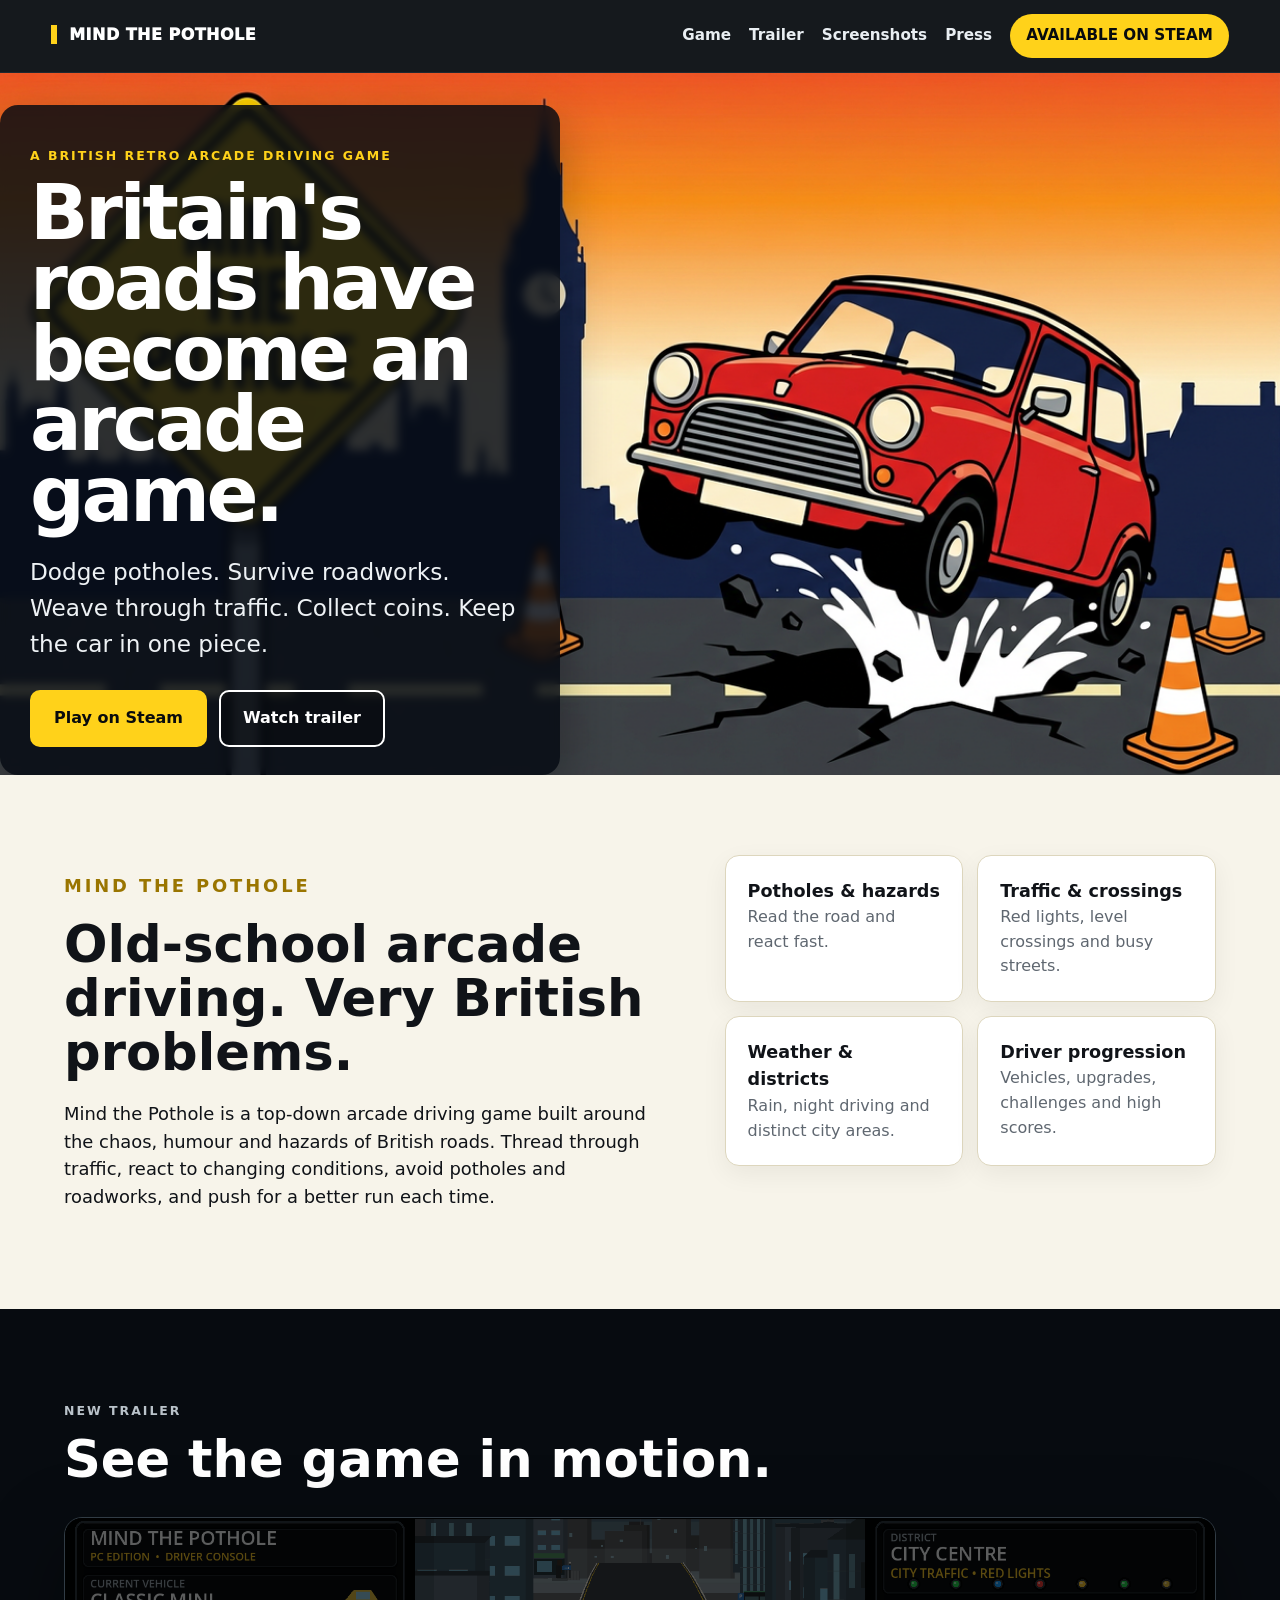
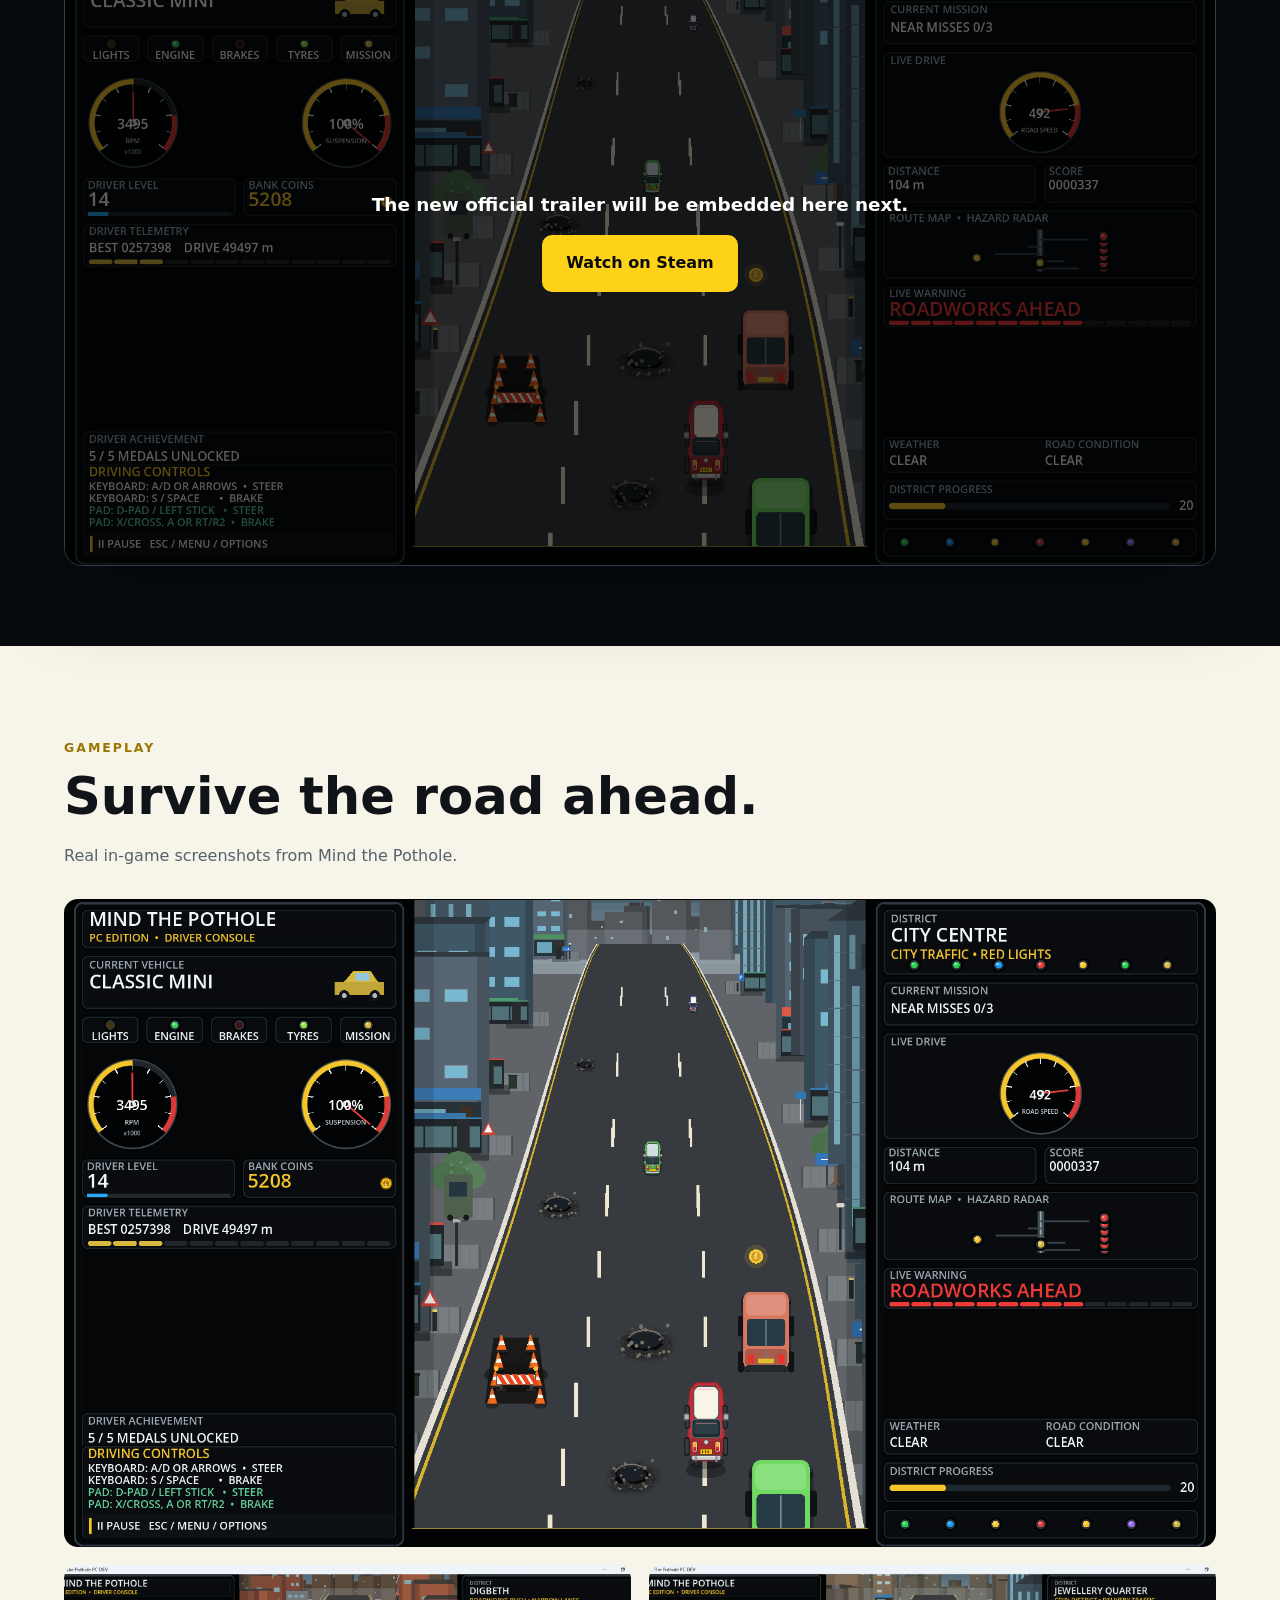
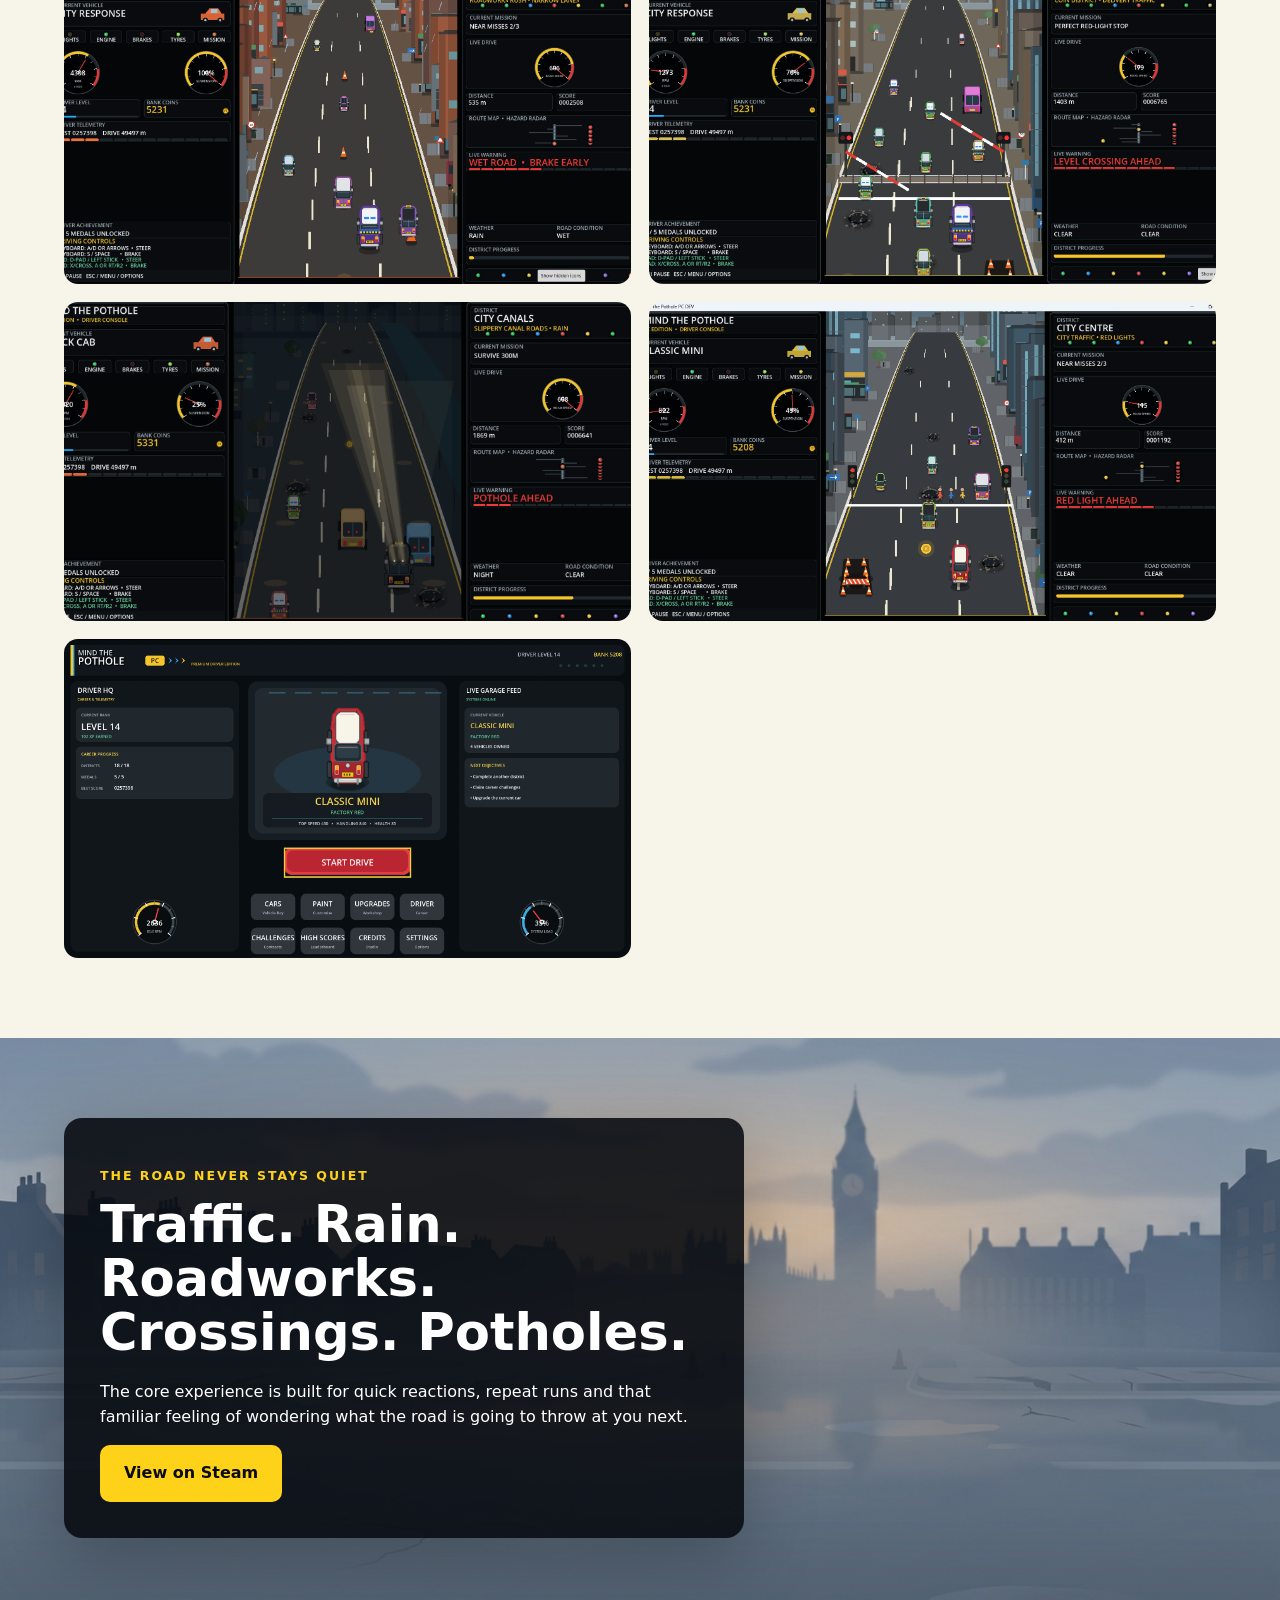
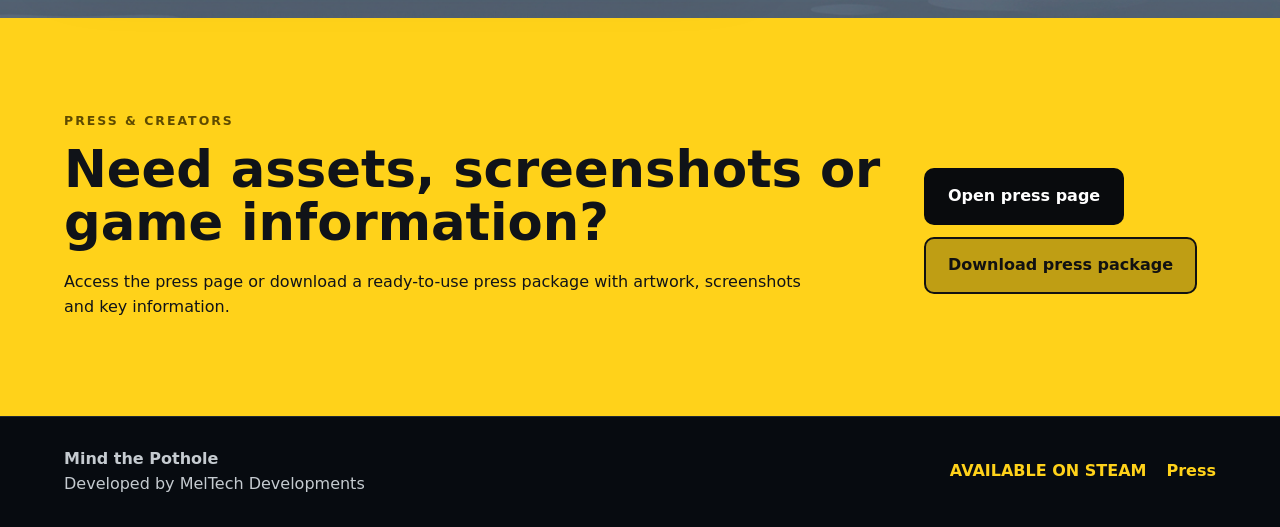
==== commit b1d89a28: "Add files via upload" ====
--- a/index.html
+++ b/index.html
@@ -22,7 +22,7 @@
       <a href="#trailer">Trailer</a>
       <a href="#screenshots">Screenshots</a>
       <a href="/press.html">Press</a>
-      <a class="nav-cta" href="https://store.steampowered.com/app/5031130/Mind_The_Pothole/" target="_blank" rel="noopener">Steam</a>
+      <a class="nav-cta" href="https://store.steampowered.com/app/5031130/Mind_The_Pothole/" target="_blank" rel="noopener">AVAILABLE ON STEAM</a>
     </nav>
   </header>
 
@@ -109,7 +109,7 @@
 
   <footer>
     <div><strong>Mind the Pothole</strong><br><span>Developed by MelTech Developments</span></div>
-    <div class="footer-links"><a href="https://store.steampowered.com/app/5031130/Mind_The_Pothole/" target="_blank" rel="noopener">Steam</a><a href="/press.html">Press</a></div>
+    <div class="footer-links"><a href="https://store.steampowered.com/app/5031130/Mind_The_Pothole/" target="_blank" rel="noopener">AVAILABLE ON STEAM</a><a href="/press.html">Press</a></div>
   </footer>
 
   <dialog id="lightbox"><button id="closeLightbox" aria-label="Close">×</button><img id="lightboxImage" alt="Expanded screenshot"></dialog>
--- a/styles.css
+++ b/styles.css
@@ -4,3 +4,49 @@
 .trailer-placeholder>img{display:block;width:100%;aspect-ratio:16/9;object-fit:cover;opacity:.52}
 .trailer-overlay{position:absolute;inset:0;display:flex;flex-direction:column;align-items:center;justify-content:center;text-align:center;padding:24px;color:#fff;background:rgba(0,0,0,.28)}
 .trailer-overlay p{font-size:1.15rem;font-weight:800;margin:0 0 16px}
+
+/* Hero readability update */
+.hero .container,
+.hero-inner { position: relative; }
+.hero-copy {
+  max-width: 560px;
+  padding: 28px 30px;
+  border-radius: 18px;
+  background: rgba(5, 10, 18, .84);
+  backdrop-filter: blur(5px);
+  -webkit-backdrop-filter: blur(5px);
+  box-shadow: 0 18px 50px rgba(0,0,0,.30);
+}
+.hero-copy h1 {
+  font-size: clamp(2.7rem, 6vw, 5.4rem);
+  line-height: .92;
+  letter-spacing: -.045em;
+  margin: 8px 0 12px;
+}
+.hero-subtitle {
+  font-size: clamp(1.15rem, 2vw, 1.45rem);
+  font-weight: 800;
+  margin: 0 0 10px;
+}
+.hero-description {
+  font-size: 1.05rem;
+  line-height: 1.55;
+  margin: 0 0 18px;
+}
+.available-now {
+  display: inline-block;
+  margin: 0 0 18px;
+  padding: 8px 12px;
+  border-left: 4px solid #ffd21c;
+  background: rgba(0,0,0,.28);
+  font-weight: 900;
+  letter-spacing: .08em;
+}
+@media (max-width: 760px) {
+  .hero-copy {
+    max-width: none;
+    margin: 0 14px;
+    padding: 22px 20px;
+  }
+  .hero-copy h1 { font-size: clamp(2.4rem, 13vw, 4rem); }
+}
